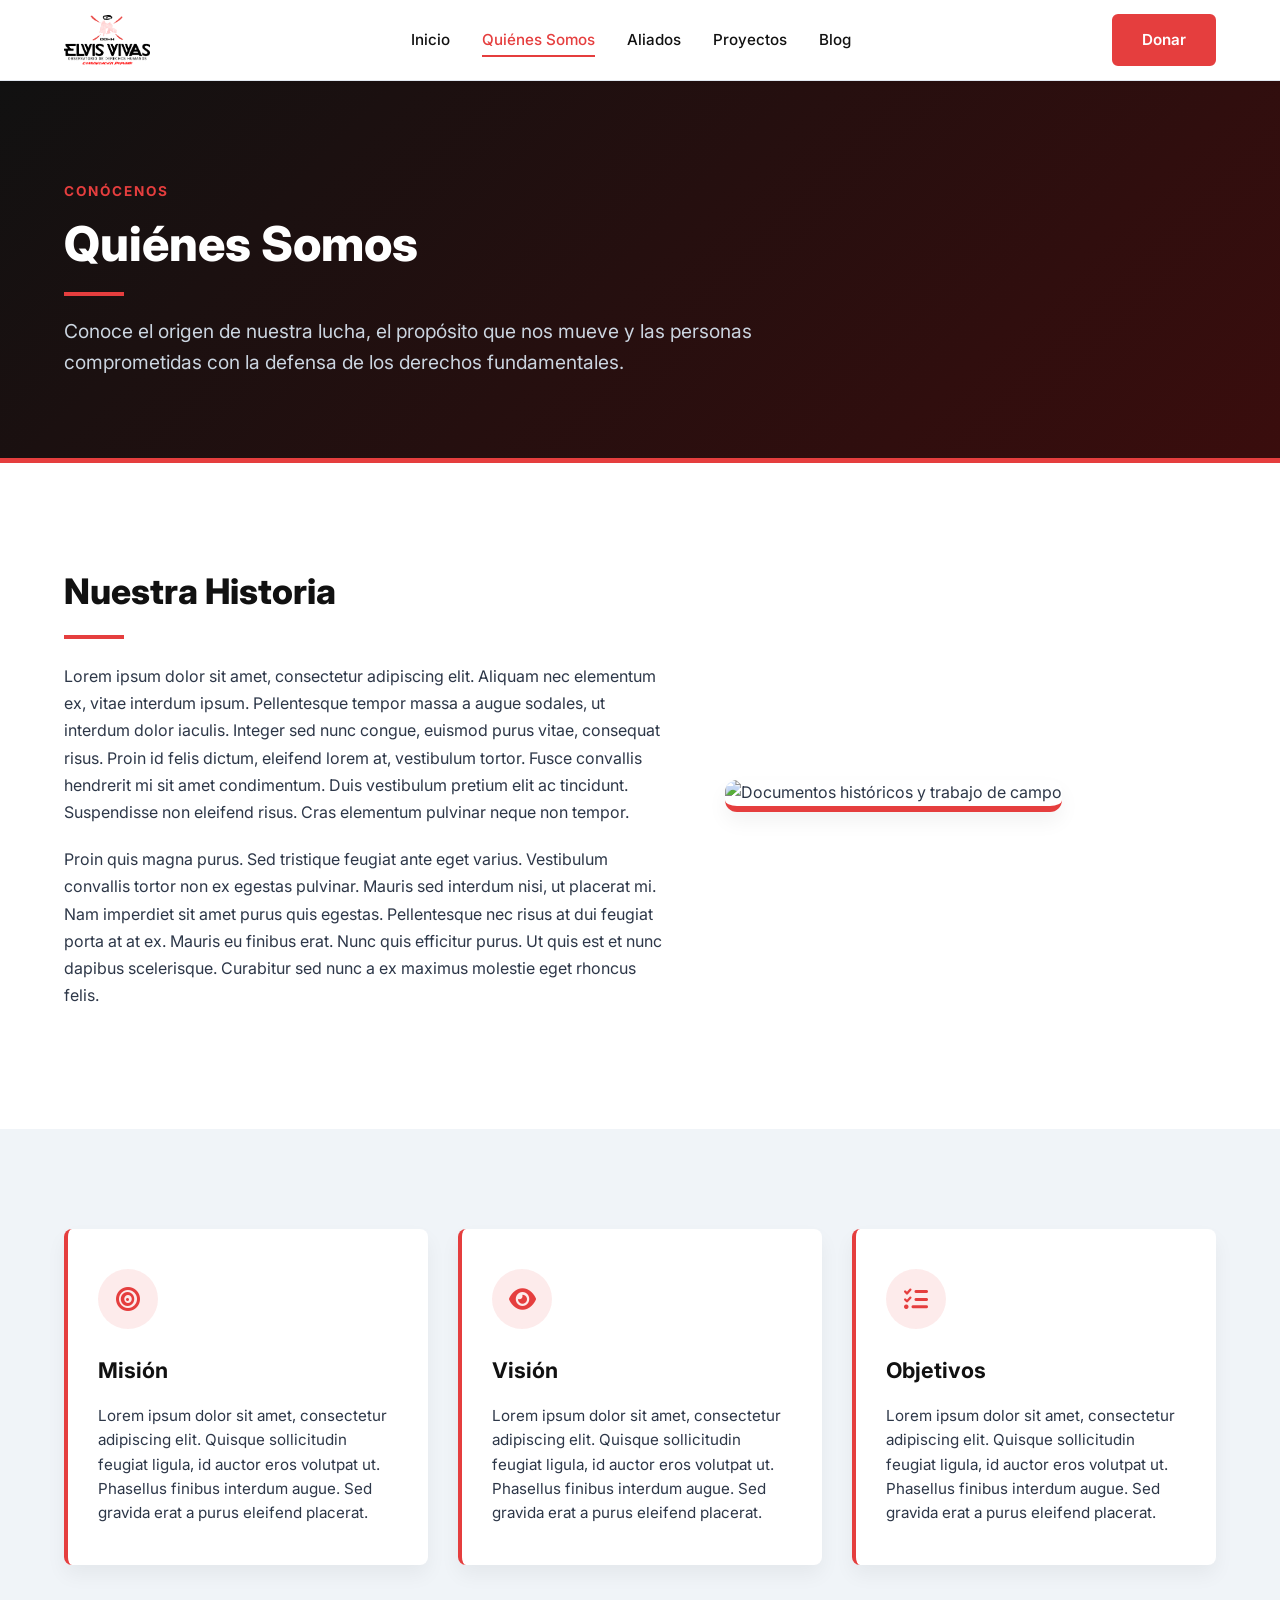
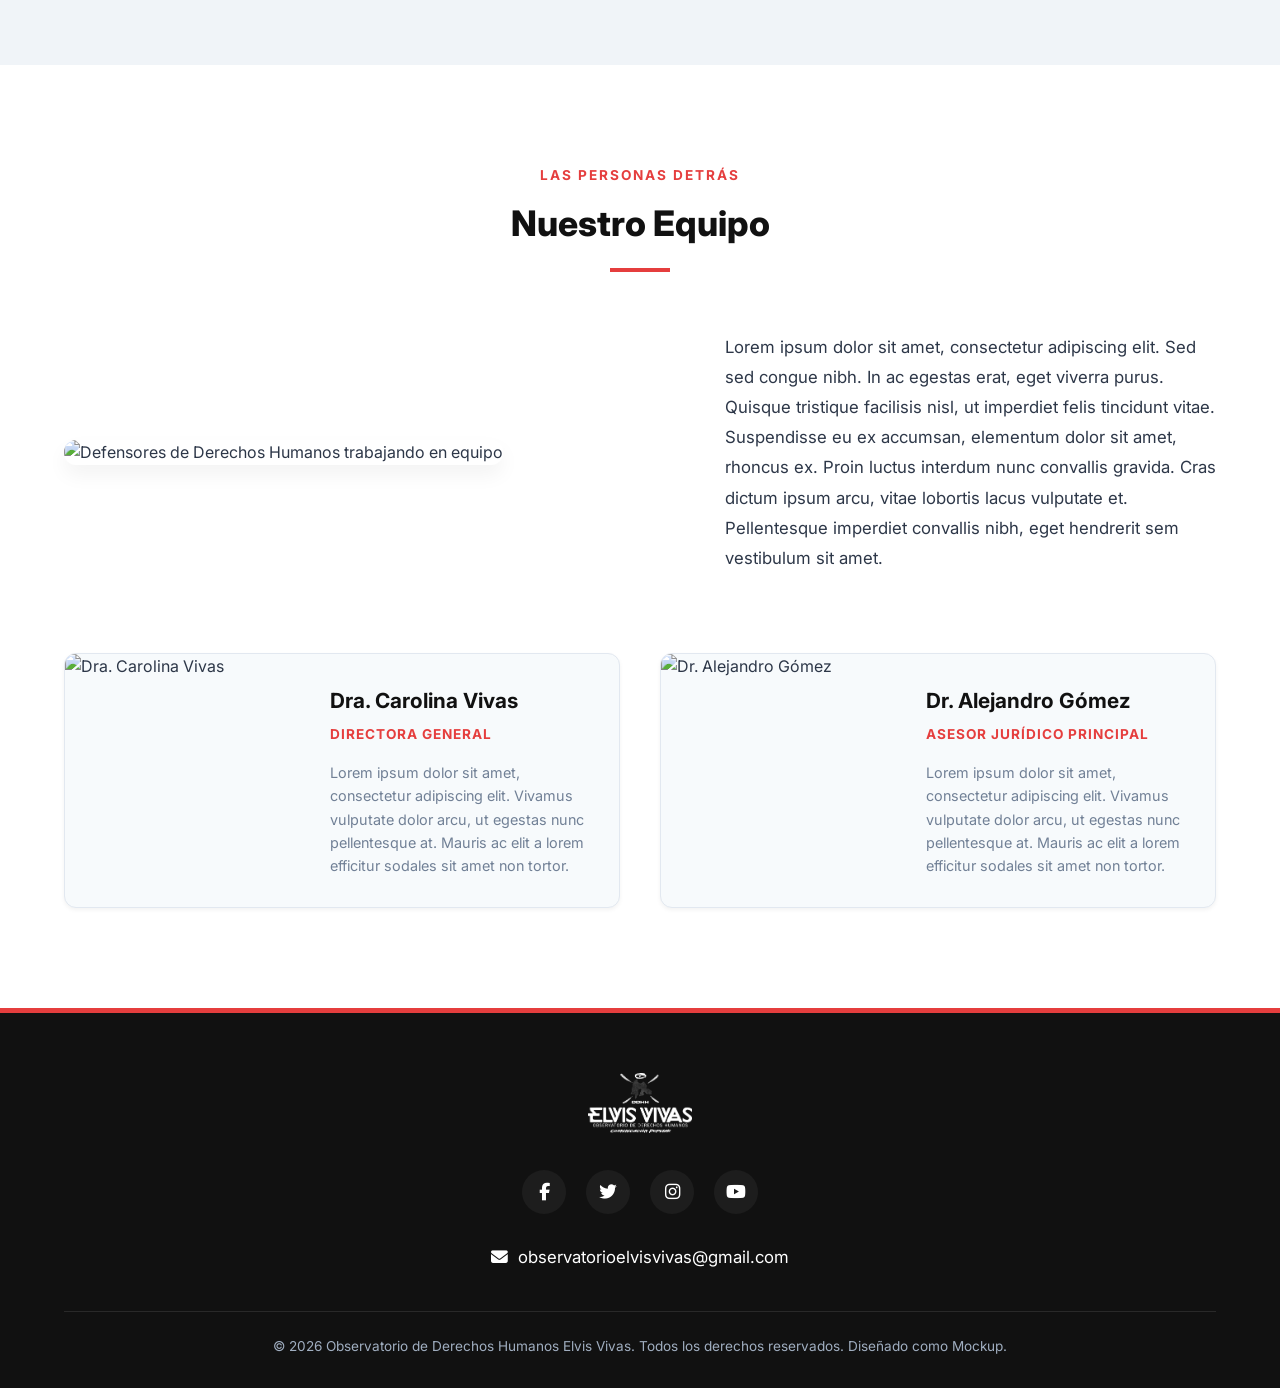
==== quienes-somos.html @ 0fe22767 "Add Quiénes Somos page and style rules" ====
<!DOCTYPE html>
<html lang="es">
<head>
    <meta charset="UTF-8">
    <meta name="viewport" content="width=device-width, initial-scale=1.0">
    <title>Quiénes Somos - Observatorio de Derechos Humanos Elvis Vivas</title>
    <!-- Google Fonts: Inter para un look moderno y limpio -->
    <link rel="preconnect" href="https://fonts.googleapis.com">
    <link rel="preconnect" href="https://fonts.gstatic.com" crossorigin>
    <link href="https://fonts.googleapis.com/css2?family=Inter:wght@300;400;500;600;700;800&display=swap" rel="stylesheet">
    <!-- FontAwesome para iconos limpios y profesionales -->
    <link rel="stylesheet" href="https://cdnjs.cloudflare.com/ajax/libs/font-awesome/6.4.0/css/all.min.css">
    <!-- Estilos del sitio -->
    <link rel="stylesheet" href="style.css">
</head>
<body>

    <!-- CABECERA / NAVEGACIÓN -->
    <header class="main-header">
        <div class="container header-container">
            <a href="index.html" class="logo-container">
                <img src="img/logo.png" alt="Logo Observatorio Elvis Vivas" class="logo-img">
            </a>
            
            <!-- Botón de menú móvil -->
            <button class="mobile-menu-btn" aria-label="Abrir menú">
                <i class="fa-solid fa-bars"></i>
            </button>

            <nav class="main-nav">
                <ul class="nav-list">
                    <li><a href="index.html#inicio">Inicio</a></li>
                    <li><a href="quienes-somos.html" class="active">Quiénes Somos</a></li>
                    <li><a href="index.html#aliados">Aliados</a></li>
                    <li><a href="index.html#proyectos">Proyectos</a></li>
                    <li><a href="index.html#blog">Blog</a></li>
                </ul>
            </nav>

            <div class="header-actions">
                <a href="index.html#donar" class="btn btn-primary">Donar</a>
            </div>
        </div>
    </header>

    <!-- HERO DE LA PÁGINA (CON GRADIENTE) -->
    <section class="page-hero-section">
        <div class="container">
            <span class="page-hero-tag">Conócenos</span>
            <h1 class="page-hero-title">Quiénes Somos</h1>
            <div class="page-hero-divider"></div>
            <p class="page-hero-subtitle">Conoce el origen de nuestra lucha, el propósito que nos mueve y las personas comprometidas con la defensa de los derechos fundamentales.</p>
        </div>
    </section>

    <!-- SECCIÓN HISTORIA -->
    <section class="history-section">
        <div class="container history-container">
            <div class="history-content">
                <h2 class="section-title">Nuestra Historia</h2>
                <div class="section-underline" style="margin: 16px 0 24px 0;"></div>
                <p class="history-text">Lorem ipsum dolor sit amet, consectetur adipiscing elit. Aliquam nec elementum ex, vitae interdum ipsum. Pellentesque tempor massa a augue sodales, ut interdum dolor iaculis. Integer sed nunc congue, euismod purus vitae, consequat risus. Proin id felis dictum, eleifend lorem at, vestibulum tortor. Fusce convallis hendrerit mi sit amet condimentum. Duis vestibulum pretium elit ac tincidunt. Suspendisse non eleifend risus. Cras elementum pulvinar neque non tempor.</p>
                <p class="history-text">Proin quis magna purus. Sed tristique feugiat ante eget varius. Vestibulum convallis tortor non ex egestas pulvinar. Mauris sed interdum nisi, ut placerat mi. Nam imperdiet sit amet purus quis egestas. Pellentesque nec risus at dui feugiat porta at at ex. Mauris eu finibus erat. Nunc quis efficitur purus. Ut quis est et nunc dapibus scelerisque. Curabitur sed nunc a ex maximus molestie eget rhoncus felis.</p>
            </div>
            <div class="history-media">
                <img src="https://images.unsplash.com/photo-1450133064473-71024230f91b?q=80&w=800" alt="Documentos históricos y trabajo de campo" class="history-img">
            </div>
        </div>
    </section>

    <!-- SECCIÓN MISIÓN, VISIÓN Y OBJETIVOS (TARJETAS LADO A LADO) -->
    <section class="mvo-section">
        <div class="container">
            <div class="mvo-grid">
                <!-- Misión -->
                <div class="mvo-card">
                    <div class="mvo-icon-container">
                        <i class="fa-solid fa-bullseye"></i>
                    </div>
                    <h3 class="mvo-card-title">Misión</h3>
                    <p class="mvo-card-text">Lorem ipsum dolor sit amet, consectetur adipiscing elit. Quisque sollicitudin feugiat ligula, id auctor eros volutpat ut. Phasellus finibus interdum augue. Sed gravida erat a purus eleifend placerat.</p>
                </div>

                <!-- Visión -->
                <div class="mvo-card">
                    <div class="mvo-icon-container">
                        <i class="fa-solid fa-eye"></i>
                    </div>
                    <h3 class="mvo-card-title">Visión</h3>
                    <p class="mvo-card-text">Lorem ipsum dolor sit amet, consectetur adipiscing elit. Quisque sollicitudin feugiat ligula, id auctor eros volutpat ut. Phasellus finibus interdum augue. Sed gravida erat a purus eleifend placerat.</p>
                </div>

                <!-- Objetivos -->
                <div class="mvo-card">
                    <div class="mvo-icon-container">
                        <i class="fa-solid fa-list-check"></i>
                    </div>
                    <h3 class="mvo-card-title">Objetivos</h3>
                    <p class="mvo-card-text">Lorem ipsum dolor sit amet, consectetur adipiscing elit. Quisque sollicitudin feugiat ligula, id auctor eros volutpat ut. Phasellus finibus interdum augue. Sed gravida erat a purus eleifend placerat.</p>
                </div>
            </div>
        </div>
    </section>

    <!-- SECCIÓN NUESTRO EQUIPO -->
    <section class="team-section">
        <div class="container">
            <div class="section-header">
                <span class="section-tag">Las Personas Detrás</span>
                <h2 class="section-title">Nuestro Equipo</h2>
                <div class="section-underline"></div>
            </div>

            <div class="team-intro">
                <div class="team-intro-media">
                    <img src="https://images.unsplash.com/photo-1531538606174-0f90ff5dce83?q=80&w=1000" alt="Defensores de Derechos Humanos trabajando en equipo" class="team-intro-img">
                </div>
                <div class="team-intro-content">
                    <p class="team-intro-text">Lorem ipsum dolor sit amet, consectetur adipiscing elit. Sed sed congue nibh. In ac egestas erat, eget viverra purus. Quisque tristique facilisis nisl, ut imperdiet felis tincidunt vitae. Suspendisse eu ex accumsan, elementum dolor sit amet, rhoncus ex. Proin luctus interdum nunc convallis gravida. Cras dictum ipsum arcu, vitae lobortis lacus vulputate et. Pellentesque imperdiet convallis nibh, eget hendrerit sem vestibulum sit amet.</p>
                </div>
            </div>

            <div class="team-grid">
                <!-- Miembro 1 -->
                <div class="team-card">
                    <div class="team-card-media">
                        <img src="https://images.unsplash.com/photo-1573496359142-b8d87734a5a2?q=80&w=400" alt="Dra. Carolina Vivas" class="team-card-img">
                    </div>
                    <div class="team-card-info">
                        <h3 class="team-member-name">Dra. Carolina Vivas</h3>
                        <span class="team-member-role">Directora General</span>
                        <p class="team-member-bio">Lorem ipsum dolor sit amet, consectetur adipiscing elit. Vivamus vulputate dolor arcu, ut egestas nunc pellentesque at. Mauris ac elit a lorem efficitur sodales sit amet non tortor.</p>
                    </div>
                </div>

                <!-- Miembro 2 -->
                <div class="team-card">
                    <div class="team-card-media">
                        <img src="https://images.unsplash.com/photo-1560250097-0b93528c311a?q=80&w=400" alt="Dr. Alejandro Gómez" class="team-card-img">
                    </div>
                    <div class="team-card-info">
                        <h3 class="team-member-name">Dr. Alejandro Gómez</h3>
                        <span class="team-member-role">Asesor Jurídico Principal</span>
                        <p class="team-member-bio">Lorem ipsum dolor sit amet, consectetur adipiscing elit. Vivamus vulputate dolor arcu, ut egestas nunc pellentesque at. Mauris ac elit a lorem efficitur sodales sit amet non tortor.</p>
                    </div>
                </div>
            </div>
        </div>
    </section>

    <!-- PIE DE PÁGINA (FOOTER) -->
    <footer class="main-footer">
        <div class="container footer-container">
            <div class="footer-logo">
                <img src="img/logo.png" alt="Logo Observatorio Elvis Vivas" class="footer-logo-img">
            </div>
            
            <div class="footer-socials">
                <a href="#" class="social-link" aria-label="Facebook"><i class="fa-brands fa-facebook-f"></i></a>
                <a href="#" class="social-link" aria-label="Twitter"><i class="fa-brands fa-twitter"></i></a>
                <a href="#" class="social-link" aria-label="Instagram"><i class="fa-brands fa-instagram"></i></a>
                <a href="#" class="social-link" aria-label="YouTube"><i class="fa-brands fa-youtube"></i></a>
            </div>

            <div class="footer-contact">
                <p><i class="fa-solid fa-envelope"></i> <a href="mailto:observatorioelvisvivas@gmail.com">observatorioelvisvivas@gmail.com</a></p>
            </div>
            
            <div class="footer-bottom">
                <p>&copy; 2026 Observatorio de Derechos Humanos Elvis Vivas. Todos los derechos reservados. Diseñado como Mockup.</p>
            </div>
        </div>
    </footer>

    <!-- Script para comportamiento interactivo básico -->
    <script src="main.js"></script>
</body>
</html>
---- style.css ----
/* ==========================================================================
   DISEÑO VISUAL: MOCKUP OBSERVATORIO DE DERECHOS HUMANOS ELVIS VIVAS
   Paleta: Basada en el Logo (Negro Carbón y Rojo Carmesí)
   ========================================================================== */

/* VARIABLES DE DISEÑO (Identidad de marca) */
:root {
    --primary-color: #111111;       /* Negro Carbón del Logo */
    --accent-color: #e53e3e;        /* Rojo Carmesí de 'Comunicación Popular' */
    --accent-hover: #b91c1c;        /* Rojo Carmesí Oscuro para hovers */
    --text-color: #2d3748;          /* Gris Oscuro para legibilidad */
    --text-muted: #718096;          /* Gris Claro para descripciones secundarias */
    --bg-light: #f7fafc;            /* Fondo Gris Ultra-Claro */
    --bg-white: #ffffff;            /* Fondo Blanco */
    --border-color: #e2e8f0;        /* Color de bordes y separadores */
    --font-primary: 'Inter', sans-serif;
    --transition-speed: 0.3s;
    --max-width: 1200px;
    --shadow-sm: 0 2px 4px rgba(0,0,0,0.05);
    --shadow-md: 0 10px 20px rgba(0,0,0,0.05);
    --shadow-lg: 0 20px 40px rgba(0,0,0,0.08);
}

/* RESET GENERAL */
* {
    margin: 0;
    padding: 0;
    box-sizing: border-box;
}

html {
    scroll-behavior: smooth;
    font-size: 16px;
}

body {
    font-family: var(--font-primary);
    color: var(--text-color);
    background-color: var(--bg-white);
    line-height: 1.6;
    overflow-x: hidden;
}

/* CLASES DE UTILIDAD */
.container {
    width: 100%;
    max-width: var(--max-width);
    margin: 0 auto;
    padding: 0 24px;
}

.text-highlight {
    color: var(--accent-color);
    font-weight: 700;
}

/* BOTONES */
.btn {
    display: inline-block;
    padding: 12px 28px;
    font-size: 0.95rem;
    font-weight: 600;
    border-radius: 6px;
    text-decoration: none;
    transition: all var(--transition-speed) ease;
    cursor: pointer;
    text-align: center;
}

.btn-primary {
    background-color: var(--accent-color);
    color: var(--bg-white);
    border: 2px solid var(--accent-color);
}

.btn-primary:hover {
    background-color: var(--accent-hover);
    border-color: var(--accent-hover);
    transform: translateY(-2px);
    box-shadow: 0 4px 12px rgba(229, 62, 62, 0.2);
}

.btn-secondary {
    background-color: transparent;
    color: var(--primary-color);
    border: 2px solid var(--primary-color);
}

.btn-secondary:hover {
    background-color: var(--primary-color);
    color: var(--bg-white);
    transform: translateY(-2px);
}

.btn-sm {
    padding: 8px 16px;
    font-size: 0.85rem;
}

.btn-text {
    display: inline-flex;
    align-items: center;
    gap: 8px;
    color: var(--accent-color);
    font-weight: 600;
    text-decoration: none;
    transition: gap 0.2s ease;
}

.btn-text:hover {
    color: var(--accent-hover);
    gap: 12px;
}

/* CABECERA (HEADER) STICKY */
.main-header {
    background-color: rgba(255, 255, 255, 0.95);
    backdrop-filter: blur(10px);
    position: sticky;
    top: 0;
    z-index: 1000;
    border-bottom: 1px solid var(--border-color);
    box-shadow: var(--shadow-sm);
    transition: padding var(--transition-speed) ease;
}

.header-container {
    display: flex;
    justify-content: space-between;
    align-items: center;
    height: 80px;
}

.logo-container {
    display: flex;
    align-items: center;
}

.logo-img {
    height: 50px;
    width: auto;
    object-fit: contain;
    transition: height var(--transition-speed) ease;
}

/* NAVEGACIÓN */
.main-nav {
    display: flex;
    align-items: center;
}

.nav-list {
    display: flex;
    list-style: none;
    gap: 32px;
}

.nav-list a {
    text-decoration: none;
    color: var(--primary-color);
    font-weight: 500;
    font-size: 0.95rem;
    position: relative;
    padding: 8px 0;
    transition: color var(--transition-speed);
}

.nav-list a:hover,
.nav-list a.active {
    color: var(--accent-color);
}

.nav-list a::after {
    content: '';
    position: absolute;
    bottom: 0;
    left: 0;
    width: 0;
    height: 2px;
    background-color: var(--accent-color);
    transition: width var(--transition-speed) ease;
}

.nav-list a:hover::after,
.nav-list a.active::after {
    width: 100%;
}

.mobile-menu-btn {
    display: none;
    background: none;
    border: none;
    font-size: 1.5rem;
    color: var(--primary-color);
    cursor: pointer;
}

/* SECCIÓN HERO (PORTADA CON FONDO COMPLETO) */
.hero-section {
    position: relative;
    background-image: linear-gradient(rgba(0, 0, 0, 0.65), rgba(0, 0, 0, 0.75)), url('img/img_banner.webp');
    background-size: cover;
    background-position: center;
    background-repeat: no-repeat;
    min-height: 75vh;
    display: flex;
    align-items: center;
    border-bottom: 5px solid var(--accent-color);
}

.hero-container {
    display: block;
}

.hero-content {
    max-width: 750px;
    display: flex;
    flex-direction: column;
    align-items: flex-start;
}

.hero-badge {
    background-color: rgba(255, 255, 255, 0.15);
    color: #ffffff;
    border: 1px solid rgba(255, 255, 255, 0.25);
    padding: 6px 14px;
    border-radius: 50px;
    font-size: 0.85rem;
    font-weight: 600;
    margin-bottom: 20px;
    text-transform: uppercase;
    letter-spacing: 1px;
}

.hero-title {
    font-size: 3.2rem;
    font-weight: 800;
    line-height: 1.15;
    color: #ffffff;
    margin-bottom: 20px;
}

.hero-title .text-highlight {
    color: #ff5252; /* Rojo más brillante para mejor legibilidad sobre fondo oscuro */
}

.hero-subtitle {
    font-size: 1.35rem;
    font-weight: 500;
    color: #f7fafc;
    margin-bottom: 32px;
    border-left: 4px solid var(--accent-color);
    padding-left: 16px;
    font-style: italic;
    line-height: 1.4;
}

.hero-btns {
    display: flex;
    gap: 16px;
}

.hero-section .btn-secondary {
    color: #ffffff;
    border-color: #ffffff;
}

.hero-section .btn-secondary:hover {
    background-color: #ffffff;
    color: var(--primary-color);
}

/* SECCIÓN INDICADORES (ESTADÍSTICAS) */
.stats-section {
    padding: 60px 0;
    background-color: #f0f4f8; /* Gris claro/azulado profesional */
    color: var(--text-color);
}

.stats-grid {
    display: grid;
    grid-template-columns: repeat(4, 1fr);
    gap: 24px;
}

.stat-card {
    background-color: var(--bg-white); /* Tarjetas blancas */
    padding: 32px 20px;
    border-radius: 8px;
    text-align: center;
    border: 1px solid var(--border-color);
    border-top: 4px solid var(--accent-color); /* Borde superior rojo */
    box-shadow: var(--shadow-md); /* Sombra suave para que resalten */
    transition: all var(--transition-speed) ease;
}

.stat-card:hover {
    transform: translateY(-5px);
    box-shadow: var(--shadow-lg); /* Sombra más fuerte al pasar el mouse */
}

.stat-icon {
    font-size: 2rem;
    color: var(--accent-color);
    margin-bottom: 16px;
}

.stat-number {
    font-size: 2.5rem;
    font-weight: 800;
    color: var(--primary-color);
    margin-bottom: 8px;
}

.stat-label {
    font-size: 1rem;
    font-weight: 600;
    margin-bottom: 8px;
    color: var(--primary-color);
}

.stat-desc {
    font-size: 0.8rem;
    color: var(--text-muted);
}

/* SECCIÓN ENCABEZADOS COMUNES */
.section-header {
    text-align: center;
    margin-bottom: 60px;
}

.section-tag {
    color: var(--accent-color);
    font-weight: 700;
    font-size: 0.85rem;
    text-transform: uppercase;
    letter-spacing: 2px;
    display: block;
    margin-bottom: 8px;
}

.section-title {
    font-size: 2.2rem;
    font-weight: 800;
    color: var(--primary-color);
}

.section-underline {
    width: 60px;
    height: 4px;
    background-color: var(--accent-color);
    margin: 16px auto 0;
}

/* SECCIÓN PROYECTOS */
.projects-section {
    padding: 100px 0;
    background-color: var(--bg-light);
}

.projects-grid {
    display: grid;
    grid-template-columns: repeat(3, 1fr);
    gap: 30px;
}

.project-card {
    background-color: var(--bg-white);
    border-radius: 8px;
    overflow: hidden;
    box-shadow: var(--shadow-md);
    transition: all var(--transition-speed) ease;
    border: 1px solid var(--border-color);
}

.project-card:hover {
    transform: translateY(-8px);
    box-shadow: var(--shadow-lg);
    border-color: var(--accent-color);
}

.project-img-container {
    width: 100%;
    height: 220px;
    overflow: hidden;
}

.project-img {
    width: 100%;
    height: 100%;
    object-fit: cover;
    transition: transform var(--transition-speed) ease;
}

.project-card:hover .project-img {
    transform: scale(1.05);
}

.project-info {
    padding: 24px;
}

.project-card-title {
    font-size: 1.25rem;
    font-weight: 700;
    margin-bottom: 12px;
    color: var(--primary-color);
}

.project-card-desc {
    font-size: 0.9rem;
    color: var(--text-muted);
    margin-bottom: 20px;
    height: 65px;
    overflow: hidden;
    display: -webkit-box;
    -webkit-line-clamp: 3;
    -webkit-box-orient: vertical;
}

/* SECCIÓN ALIADOS: MANOS UNIDAS */
.aliados-section {
    padding: 100px 0;
    background-color: var(--bg-white);
    border-top: 1px solid var(--border-color);
    border-bottom: 1px solid var(--border-color);
}

.aliados-container {
    display: grid;
    grid-template-columns: 0.9fr 1.1fr;
    gap: 60px;
    align-items: center;
}

.aliados-img {
    width: 100%;
    border-radius: 12px;
    box-shadow: var(--shadow-md);
    aspect-ratio: 4/3;
    object-fit: cover;
}

.aliados-content {
    display: flex;
    flex-direction: column;
}

.aliados-description {
    font-size: 1rem;
    color: var(--text-muted);
    margin-bottom: 24px;
}

.aliados-badge-box {
    display: flex;
    align-items: center;
    gap: 16px;
    background-color: var(--bg-light);
    padding: 16px 20px;
    border-radius: 8px;
    border-left: 4px solid var(--accent-color);
}

.aliados-badge-box i {
    font-size: 1.8rem;
    color: var(--accent-color);
}

.aliados-badge-box span {
    font-size: 0.95rem;
    font-weight: 600;
    color: var(--primary-color);
}

/* SECCIÓN ACTIVIDADES (BANNERS IA) */
.activities-section {
    padding: 100px 0;
    background-color: var(--bg-light);
}

.activities-grid {
    display: grid;
    grid-template-columns: repeat(2, 1fr);
    gap: 40px;
}

.activity-card {
    background-color: var(--bg-white);
    border-radius: 12px;
    overflow: hidden;
    box-shadow: var(--shadow-md);
    transition: all var(--transition-speed) ease;
    border: 1px solid var(--border-color);
}

.activity-card:hover {
    transform: translateY(-5px);
    box-shadow: var(--shadow-lg);
}

.activity-banner-container {
    width: 100%;
    aspect-ratio: 16/9;
    overflow: hidden;
    background-color: var(--primary-color);
}

.activity-banner-img {
    width: 100%;
    height: 100%;
    object-fit: cover;
}

.activity-info {
    padding: 30px;
}

.activity-title {
    font-size: 1.35rem;
    font-weight: 700;
    margin-bottom: 12px;
    color: var(--primary-color);
}

.activity-desc {
    font-size: 0.9rem;
    color: var(--text-muted);
    margin-bottom: 24px;
}

/* PIE DE PÁGINA (FOOTER) */
.main-footer {
    background-color: var(--primary-color);
    color: var(--bg-white);
    padding: 60px 0 30px;
    border-top: 5px solid var(--accent-color);
}

.footer-container {
    display: flex;
    flex-direction: column;
    align-items: center;
    text-align: center;
}

.footer-logo {
    margin-bottom: 30px;
}

.footer-logo-img {
    height: 60px;
    width: auto;
    object-fit: contain;
    filter: brightness(0) invert(1); /* Pone el logo en blanco para fondo oscuro */
}

.footer-socials {
    display: flex;
    gap: 20px;
    margin-bottom: 30px;
}

.social-link {
    display: inline-flex;
    justify-content: center;
    align-items: center;
    width: 44px;
    height: 44px;
    border-radius: 50px;
    background-color: rgba(255, 255, 255, 0.05);
    color: var(--bg-white);
    text-decoration: none;
    font-size: 1.1rem;
    transition: all var(--transition-speed) ease;
}

.social-link:hover {
    background-color: var(--accent-color);
    transform: translateY(-3px);
}

.footer-contact {
    margin-bottom: 40px;
}

.footer-contact p {
    font-size: 1.05rem;
    display: flex;
    align-items: center;
    gap: 10px;
}

.footer-contact a {
    color: var(--bg-white);
    text-decoration: none;
    transition: color var(--transition-speed);
}

.footer-contact a:hover {
    color: var(--accent-color);
}

.footer-bottom {
    width: 100%;
    border-top: 1px solid rgba(255, 255, 255, 0.1);
    padding-top: 24px;
    font-size: 0.85rem;
    color: #a0aec0;
}

/* ==========================================================================
   SECCIONES DE LA PÁGINA: QUIÉNES SOMOS
   ========================================================================== */

/* HERO DE LA PÁGINA CON GRADIENTE */
.page-hero-section {
    padding: 100px 0 80px 0;
    background: linear-gradient(135deg, #111111 0%, #3a0d0d 100%);
    color: var(--bg-white);
    border-bottom: 5px solid var(--accent-color);
}

.page-hero-tag {
    color: var(--accent-color);
    font-weight: 700;
    font-size: 0.85rem;
    text-transform: uppercase;
    letter-spacing: 2px;
    display: block;
    margin-bottom: 12px;
}

.page-hero-title {
    font-size: 3rem;
    font-weight: 800;
    line-height: 1.2;
    color: var(--bg-white);
}

.page-hero-divider {
    width: 60px;
    height: 4px;
    background-color: var(--accent-color);
    margin: 20px 0;
}

.page-hero-subtitle {
    font-size: 1.2rem;
    color: #cbd5e0;
    max-width: 800px;
    line-height: 1.6;
}

/* SECCIÓN HISTORIA */
.history-section {
    padding: 100px 0;
    background-color: var(--bg-white);
}

.history-container {
    display: grid;
    grid-template-columns: 1.1fr 0.9fr;
    gap: 60px;
    align-items: center;
}

.history-content {
    display: flex;
    flex-direction: column;
}

.history-text {
    font-size: 1rem;
    color: var(--text-color);
    margin-bottom: 20px;
    line-height: 1.7;
}

.history-media {
    position: relative;
}

.history-img {
    width: 100%;
    border-radius: 12px;
    box-shadow: var(--shadow-md);
    object-fit: cover;
    aspect-ratio: 4/3;
    border-bottom: 6px solid var(--accent-color);
}

/* SECCIÓN MISIÓN, VISIÓN Y OBJETIVOS */
.mvo-section {
    padding: 100px 0;
    background-color: #f0f4f8; /* Mismo fondo que la sección de indicadores */
}

.mvo-grid {
    display: grid;
    grid-template-columns: repeat(3, 1fr);
    gap: 30px;
}

.mvo-card {
    background-color: var(--bg-white);
    padding: 40px 30px;
    border-radius: 8px;
    border-left: 4px solid var(--accent-color);
    box-shadow: var(--shadow-md);
    transition: all var(--transition-speed) ease;
}

.mvo-card:hover {
    transform: translateY(-5px);
    box-shadow: var(--shadow-lg);
}

.mvo-icon-container {
    width: 60px;
    height: 60px;
    border-radius: 50px;
    background-color: rgba(229, 62, 62, 0.1);
    color: var(--accent-color);
    display: flex;
    align-items: center;
    justify-content: center;
    font-size: 1.5rem;
    margin-bottom: 24px;
}

.mvo-card-title {
    font-size: 1.35rem;
    font-weight: 700;
    color: var(--primary-color);
    margin-bottom: 16px;
}

.mvo-card-text {
    font-size: 0.95rem;
    color: var(--text-color);
    line-height: 1.6;
}

/* SECCIÓN EQUIPO */
.team-section {
    padding: 100px 0;
    background-color: var(--bg-white);
}

.team-intro {
    display: grid;
    grid-template-columns: 1.1fr 0.9fr;
    gap: 60px;
    align-items: center;
    margin-bottom: 80px;
}

.team-intro-media {
    position: relative;
}

.team-intro-img {
    width: 100%;
    height: 380px;
    object-fit: cover;
    border-radius: 12px;
    box-shadow: var(--shadow-md);
}

.team-intro-content {
    display: flex;
    flex-direction: column;
}

.team-intro-text {
    font-size: 1.05rem;
    color: var(--text-color);
    line-height: 1.8;
}

.team-grid {
    display: grid;
    grid-template-columns: repeat(2, 1fr);
    gap: 40px;
}

.team-card {
    display: grid;
    grid-template-columns: 0.85fr 1.15fr;
    background-color: var(--bg-light);
    border-radius: 12px;
    overflow: hidden;
    border: 1px solid var(--border-color);
    box-shadow: var(--shadow-sm);
    transition: all var(--transition-speed) ease;
}

.team-card:hover {
    transform: translateY(-5px);
    box-shadow: var(--shadow-md);
    border-color: var(--accent-color);
}

.team-card-media {
    width: 100%;
    height: 100%;
}

.team-card-img {
    width: 100%;
    height: 100%;
    object-fit: cover;
    min-height: 240px;
}

.team-card-info {
    padding: 30px;
    display: flex;
    flex-direction: column;
    justify-content: center;
}

.team-member-name {
    font-size: 1.3rem;
    font-weight: 700;
    color: var(--primary-color);
    margin-bottom: 6px;
}

.team-member-role {
    font-size: 0.85rem;
    font-weight: 700;
    color: var(--accent-color);
    text-transform: uppercase;
    letter-spacing: 1px;
    margin-bottom: 16px;
}

.team-member-bio {
    font-size: 0.9rem;
    color: var(--text-muted);
    line-height: 1.6;
}

/* ==========================================================================
   DISEÑO RESPONSIVO (MÓVILES Y TABLETS)
   ========================================================================== */

@media (max-width: 992px) {
    .hero-section {
        min-height: 70vh;
        text-align: center;
        padding: 60px 0;
    }
    
    .hero-content {
        align-items: center;
        margin: 0 auto;
    }
    
    .hero-subtitle {
        border-left: none;
        padding-left: 0;
    }
    
    .hero-btns {
        justify-content: center;
    }

    .stats-grid {
        grid-template-columns: repeat(2, 1fr);
    }
    
    .projects-grid {
        grid-template-columns: repeat(2, 1fr);
    }
    
    .aliados-container {
        grid-template-columns: 1fr;
        gap: 40px;
        text-align: center;
    }

    .activities-grid {
        grid-template-columns: 1fr;
        gap: 30px;
    }

    /* Quiénes Somos Responsive */
    .history-container {
        grid-template-columns: 1fr;
        gap: 40px;
    }
    .mvo-grid {
        grid-template-columns: 1fr;
        gap: 24px;
    }
    .team-intro {
        grid-template-columns: 1fr;
        gap: 30px;
        text-align: center;
    }
    .team-intro-img {
        height: 280px;
    }
    .team-grid {
        grid-template-columns: 1fr;
        gap: 30px;
    }
}

@media (max-width: 768px) {
    .main-header {
        position: relative;
    }

    .mobile-menu-btn {
        display: block;
    }

    .main-nav {
        display: none; /* Se activa con JS en el menú hamburguesa */
        position: absolute;
        top: 80px;
        left: 0;
        width: 100%;
        background-color: var(--bg-white);
        border-bottom: 1px solid var(--border-color);
        padding: 24px;
        box-shadow: var(--shadow-md);
    }

    .main-nav.active {
        display: block;
    }

    .nav-list {
        flex-direction: column;
        gap: 20px;
        align-items: center;
    }

    .header-actions {
        display: none; /* Escondido en móvil para simplificar, se puede duplicar en menú */
    }

    .hero-title {
        font-size: 2.2rem;
    }
    
    .stats-grid {
        grid-template-columns: 1fr;
    }
    
    .projects-grid {
        grid-template-columns: 1fr;
    }

    /* Quiénes Somos Responsive Móvil */
    .team-card {
        grid-template-columns: 1fr;
    }
    .team-card-media {
        height: 200px;
    }
    .team-card-img {
        min-height: auto;
    }
}
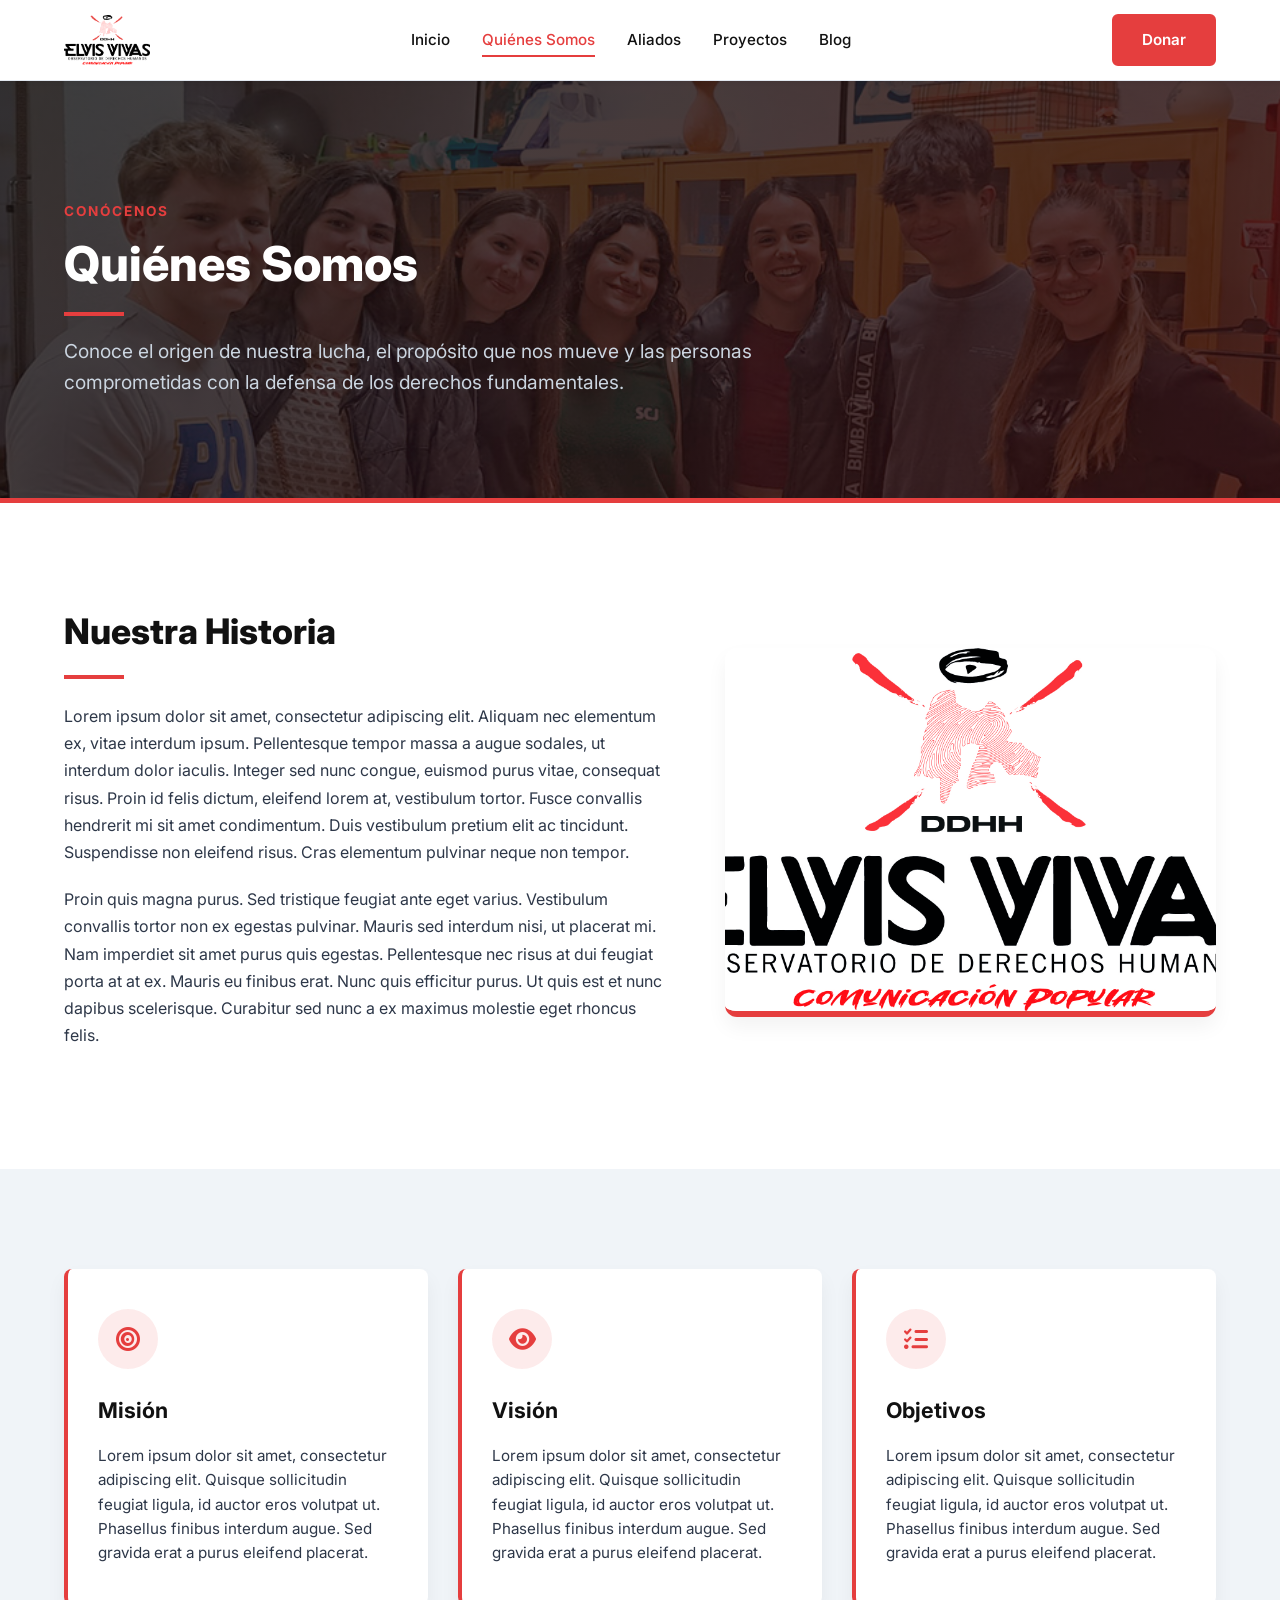
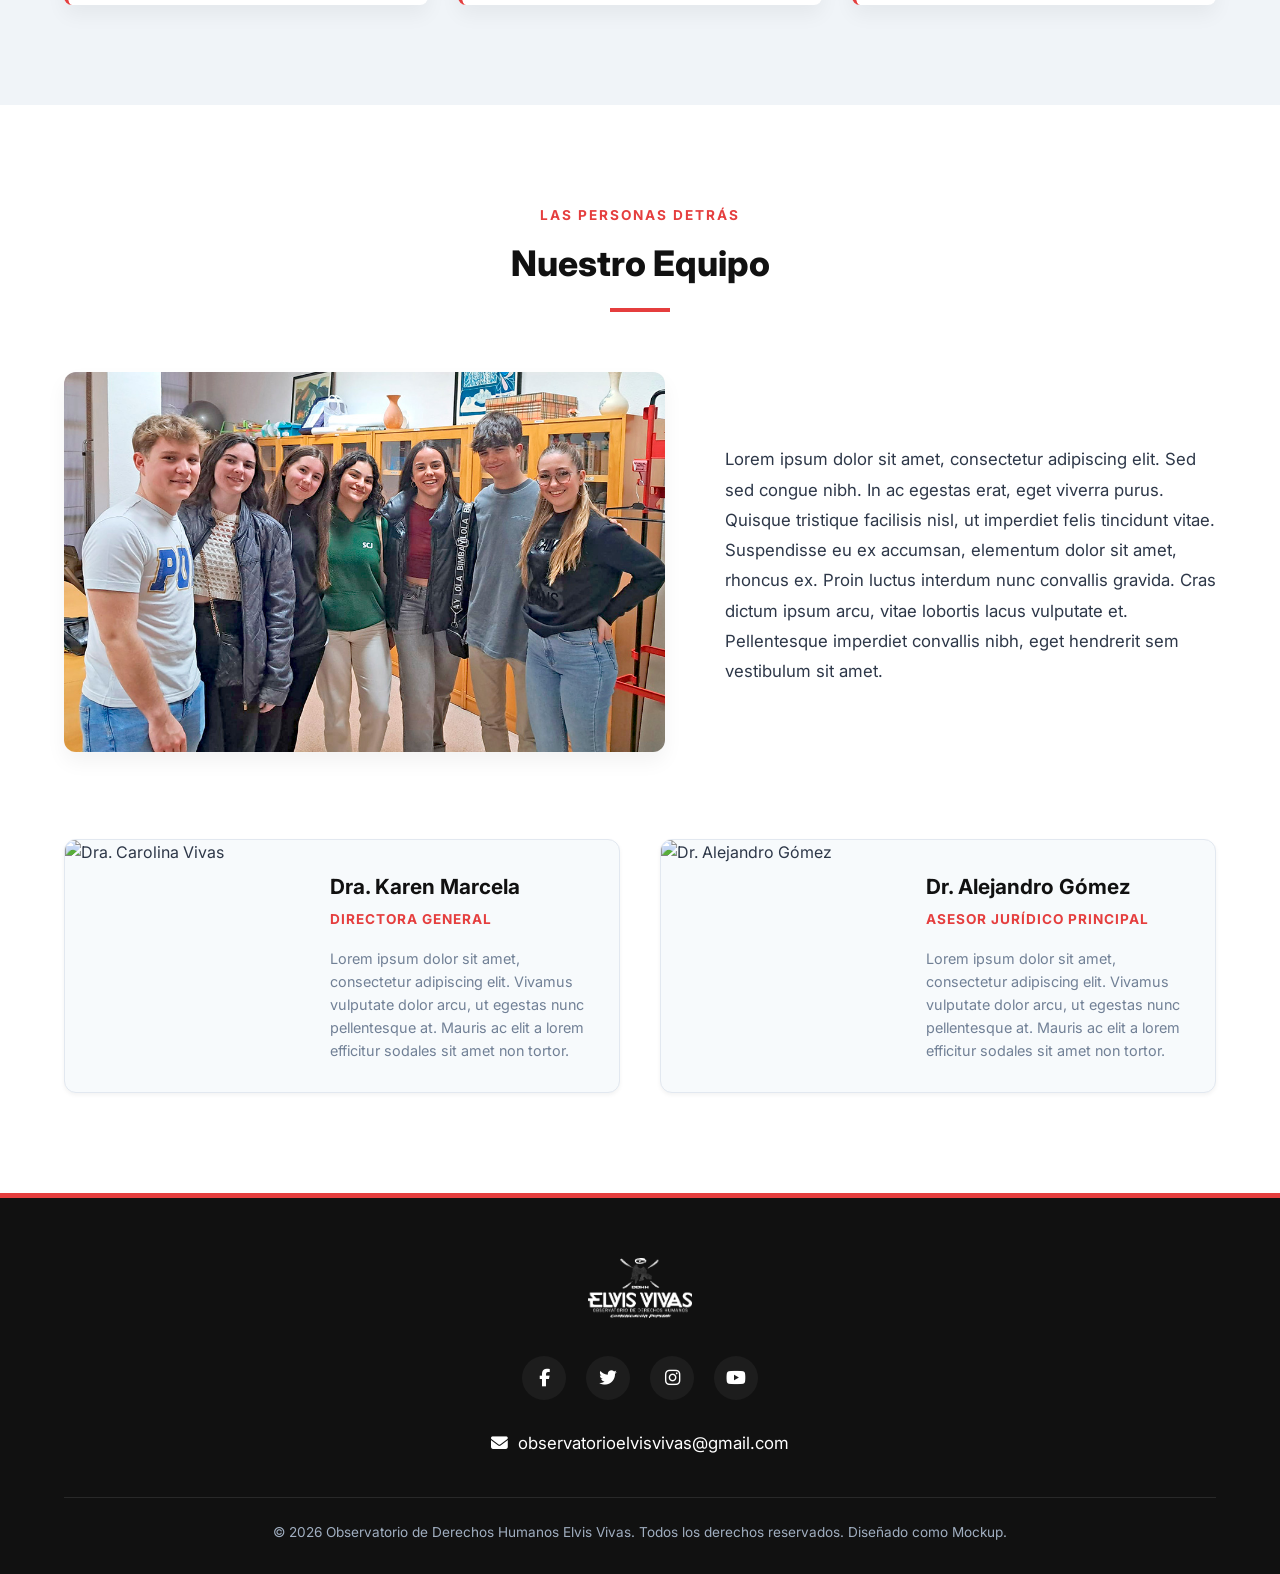
==== commit 488c54a3: "Crear paginas de Aliados, Proyectos, Blog y agregar seccion Donaciones en Home" ====
--- a/quienes-somos.html
+++ b/quienes-somos.html
@@ -31,9 +31,9 @@
                 <ul class="nav-list">
                     <li><a href="index.html#inicio">Inicio</a></li>
                     <li><a href="quienes-somos.html" class="active">Quiénes Somos</a></li>
-                    <li><a href="index.html#aliados">Aliados</a></li>
-                    <li><a href="index.html#proyectos">Proyectos</a></li>
-                    <li><a href="index.html#blog">Blog</a></li>
+                    <li><a href="aliados.html">Aliados</a></li>
+                    <li><a href="proyectos.html">Proyectos</a></li>
+                    <li><a href="blog.html">Blog</a></li>
                 </ul>
             </nav>
 
@@ -63,7 +63,7 @@
                 <p class="history-text">Proin quis magna purus. Sed tristique feugiat ante eget varius. Vestibulum convallis tortor non ex egestas pulvinar. Mauris sed interdum nisi, ut placerat mi. Nam imperdiet sit amet purus quis egestas. Pellentesque nec risus at dui feugiat porta at at ex. Mauris eu finibus erat. Nunc quis efficitur purus. Ut quis est et nunc dapibus scelerisque. Curabitur sed nunc a ex maximus molestie eget rhoncus felis.</p>
             </div>
             <div class="history-media">
-                <img src="https://images.unsplash.com/photo-1450133064473-71024230f91b?q=80&w=800" alt="Documentos históricos y trabajo de campo" class="history-img">
+                <img src="img/logo_2.jpg" alt="Logo e Identidad de la Fundación" class="history-img">
             </div>
         </div>
     </section>
@@ -113,7 +113,7 @@
 
             <div class="team-intro">
                 <div class="team-intro-media">
-                    <img src="https://images.unsplash.com/photo-1531538606174-0f90ff5dce83?q=80&w=1000" alt="Defensores de Derechos Humanos trabajando en equipo" class="team-intro-img">
+                    <img src="img/quienes_somos.jpg" alt="Equipo de la Fundación" class="team-intro-img">
                 </div>
                 <div class="team-intro-content">
                     <p class="team-intro-text">Lorem ipsum dolor sit amet, consectetur adipiscing elit. Sed sed congue nibh. In ac egestas erat, eget viverra purus. Quisque tristique facilisis nisl, ut imperdiet felis tincidunt vitae. Suspendisse eu ex accumsan, elementum dolor sit amet, rhoncus ex. Proin luctus interdum nunc convallis gravida. Cras dictum ipsum arcu, vitae lobortis lacus vulputate et. Pellentesque imperdiet convallis nibh, eget hendrerit sem vestibulum sit amet.</p>
@@ -127,7 +127,7 @@
                         <img src="https://images.unsplash.com/photo-1573496359142-b8d87734a5a2?q=80&w=400" alt="Dra. Carolina Vivas" class="team-card-img">
                     </div>
                     <div class="team-card-info">
-                        <h3 class="team-member-name">Dra. Carolina Vivas</h3>
+                        <h3 class="team-member-name">Dra. Karen Marcela</h3>
                         <span class="team-member-role">Directora General</span>
                         <p class="team-member-bio">Lorem ipsum dolor sit amet, consectetur adipiscing elit. Vivamus vulputate dolor arcu, ut egestas nunc pellentesque at. Mauris ac elit a lorem efficitur sodales sit amet non tortor.</p>
                     </div>
@@ -136,7 +136,7 @@
                 <!-- Miembro 2 -->
                 <div class="team-card">
                     <div class="team-card-media">
-                        <img src="https://images.unsplash.com/photo-1560250097-0b93528c311a?q=80&w=400" alt="Dr. Alejandro Gómez" class="team-card-img">
+                        <img src="https://images.unsplash.com/photo-1450133064473-71024230f91b?q=80&w=800" alt="Dr. Alejandro Gómez" class="team-card-img">
                     </div>
                     <div class="team-card-info">
                         <h3 class="team-member-name">Dr. Alejandro Gómez</h3>
--- a/style.css
+++ b/style.css
@@ -616,8 +616,12 @@
 
 /* HERO DE LA PÁGINA CON GRADIENTE */
 .page-hero-section {
-    padding: 100px 0 80px 0;
-    background: linear-gradient(135deg, #111111 0%, #3a0d0d 100%);
+    padding: 120px 0 100px 0;
+    background-image: linear-gradient(135deg, rgba(17, 17, 17, 0.8) 0%, rgba(58, 13, 13, 0.85) 100%), url('img/quienes_somos.jpg');
+    background-attachment: fixed;
+    background-position: center;
+    background-size: cover;
+    background-repeat: no-repeat;
     color: var(--bg-white);
     border-bottom: 5px solid var(--accent-color);
 }
@@ -845,6 +849,568 @@
 }
 
 /* ==========================================================================
+   SECCIONES DE LA PÁGINA: ALIADOS
+   ========================================================================== */
+
+.allies-hero {
+    background: linear-gradient(135deg, #111111 0%, #1e293b 100%);
+}
+
+.allies-manos-unidas {
+    padding: 100px 0;
+    background-color: var(--bg-white);
+}
+
+.allies-manos-container {
+    display: grid;
+    grid-template-columns: 1.1fr 0.9fr;
+    gap: 60px;
+    align-items: center;
+}
+
+.allies-manos-content {
+    display: flex;
+    flex-direction: column;
+}
+
+.allies-manos-text {
+    font-size: 1rem;
+    color: var(--text-color);
+    line-height: 1.7;
+}
+
+.allies-manos-media {
+    position: relative;
+}
+
+.allies-manos-img {
+    width: 100%;
+    border-radius: 12px;
+    box-shadow: var(--shadow-md);
+    object-fit: cover;
+    aspect-ratio: 4/3;
+    border-bottom: 6px solid var(--accent-color);
+}
+
+/* ==========================================================================
+   SECCIONES DE LA PÁGINA: ALIADOS (DISEÑO OSCURO)
+   ========================================================================== */
+
+.gallery-section {
+    padding: 100px 0;
+    background: linear-gradient(135deg, #111111 0%, #3a0d0d 100%);
+    border-top: 5px solid var(--accent-color);
+}
+
+.gallery-section .section-title {
+    color: var(--bg-white);
+}
+
+.gallery-section .section-tag {
+    color: var(--accent-color);
+}
+
+.gallery-grid {
+    display: grid;
+    grid-template-columns: repeat(3, 1fr);
+    gap: 24px;
+}
+
+.gallery-card {
+    background-color: #1a1a1a;
+    border-radius: 8px;
+    overflow: hidden;
+    box-shadow: 0 4px 10px rgba(0, 0, 0, 0.2);
+    border: 1px solid rgba(255, 255, 255, 0.08);
+    display: flex;
+    flex-direction: column;
+    transition: all var(--transition-speed) ease;
+}
+
+.gallery-card:hover {
+    transform: translateY(-5px);
+    box-shadow: 0 10px 25px rgba(0, 0, 0, 0.4);
+    border-color: var(--accent-color);
+}
+
+.gallery-card-media {
+    position: relative;
+    overflow: hidden;
+    aspect-ratio: 16/10;
+}
+
+.gallery-card-img {
+    width: 100%;
+    height: 100%;
+    object-fit: cover;
+    transition: transform 0.5s ease;
+}
+
+.gallery-card:hover .gallery-card-img {
+    transform: scale(1.05);
+}
+
+.gallery-card-info {
+    padding: 20px;
+    display: flex;
+    flex-direction: column;
+    flex-grow: 1;
+}
+
+.gallery-card-category {
+    font-size: 0.75rem;
+    text-transform: uppercase;
+    font-weight: 700;
+    color: var(--accent-color);
+    letter-spacing: 1px;
+    margin-bottom: 8px;
+}
+
+.gallery-card-title {
+    font-size: 1.15rem;
+    font-weight: 700;
+    color: var(--bg-white);
+    margin-bottom: 10px;
+    line-height: 1.3;
+}
+
+.gallery-card-desc {
+    font-size: 0.88rem;
+    color: #cbd5e0;
+    line-height: 1.5;
+    margin-bottom: 16px;
+    flex-grow: 1;
+}
+
+.gallery-card-btn {
+    font-size: 0.9rem;
+    font-weight: 600;
+    color: var(--bg-white);
+    display: inline-flex;
+    align-items: center;
+    gap: 8px;
+    text-decoration: none;
+    transition: color var(--transition-speed) ease;
+    margin-top: auto;
+}
+
+.gallery-card-btn i {
+    font-size: 0.8rem;
+    transition: transform var(--transition-speed) ease;
+}
+
+.gallery-card-btn:hover {
+    color: var(--accent-color);
+}
+
+.gallery-card-btn:hover i {
+    transform: translateX(4px);
+}
+
+/* ==========================================================================
+   SECCIONES DE LA PÁGINA: PROYECTOS (ESTRUCTURA DE REFERENCIA)
+   ========================================================================== */
+
+.projects-hero {
+    background-image: linear-gradient(135deg, rgba(17, 17, 17, 0.85) 0%, rgba(58, 13, 13, 0.9) 100%), url('img/donation.jpg');
+}
+
+.projects-intro-section {
+    padding: 80px 0;
+    background-color: var(--bg-light);
+}
+
+.projects-intro-content {
+    max-width: 800px;
+    margin: 0 auto;
+    text-align: center;
+}
+
+.projects-intro-text {
+    font-size: 1.05rem;
+    line-height: 1.8;
+    color: var(--text-color);
+}
+
+.projects-parallax-banner {
+    position: relative;
+    height: 350px;
+    background-image: url('img/donation.jpg');
+    background-attachment: fixed;
+    background-position: center;
+    background-repeat: no-repeat;
+    background-size: cover;
+    display: flex;
+    align-items: center;
+    justify-content: center;
+    text-align: center;
+    color: var(--bg-white);
+}
+
+.projects-parallax-overlay {
+    position: absolute;
+    top: 0;
+    left: 0;
+    width: 100%;
+    height: 100%;
+    background: linear-gradient(135deg, rgba(17, 17, 17, 0.8) 0%, rgba(58, 13, 13, 0.8) 100%);
+}
+
+.projects-parallax-content {
+    position: relative;
+    z-index: 2;
+    padding: 20px;
+}
+
+.parallax-heading {
+    font-size: 2.2rem;
+    font-weight: 800;
+    margin-bottom: 12px;
+    text-shadow: 0 2px 4px rgba(0, 0, 0, 0.5);
+}
+
+.parallax-text {
+    font-size: 1.1rem;
+    opacity: 0.9;
+    max-width: 600px;
+    margin: 0 auto;
+    text-shadow: 0 1px 3px rgba(0, 0, 0, 0.5);
+}
+
+.projects-list-section {
+    padding: 100px 0;
+    background-color: var(--bg-white);
+}
+
+.projects-list {
+    display: flex;
+    flex-direction: column;
+    gap: 80px;
+}
+
+.project-row {
+    display: flex;
+    align-items: center;
+    gap: 60px;
+}
+
+.project-row:nth-child(even) {
+    flex-direction: row-reverse;
+}
+
+.project-row-content {
+    flex: 1.1;
+    display: flex;
+    flex-direction: column;
+    align-items: flex-start;
+}
+
+.project-row-media {
+    flex: 0.9;
+}
+
+.project-row-category {
+    font-size: 0.8rem;
+    text-transform: uppercase;
+    font-weight: 700;
+    color: var(--accent-color);
+    letter-spacing: 1px;
+    margin-bottom: 12px;
+}
+
+.project-row-title {
+    font-size: 2rem;
+    font-weight: 800;
+    color: var(--primary-color);
+    margin-bottom: 20px;
+    line-height: 1.25;
+}
+
+.project-row-desc {
+    font-size: 1rem;
+    color: var(--text-color);
+    line-height: 1.7;
+    margin-bottom: 30px;
+}
+
+.project-row-img {
+    width: 100%;
+    border-radius: 12px;
+    box-shadow: var(--shadow-md);
+    object-fit: cover;
+    aspect-ratio: 4/3;
+    transition: transform var(--transition-speed) ease;
+}
+
+.project-row:hover .project-row-img {
+    transform: scale(1.02);
+}
+
+/* ==========================================================================
+   SECCIONES DE LA PÁGINA: BLOG Y NOTICIAS
+   ========================================================================== */
+
+.blog-hero {
+    background-image: linear-gradient(135deg, rgba(17, 17, 17, 0.85) 0%, rgba(58, 13, 13, 0.9) 100%), url('https://images.unsplash.com/photo-1529156069898-49953e39b3ac?q=80&w=1200');
+}
+
+.blog-section {
+    padding: 100px 0;
+    background-color: var(--bg-light);
+}
+
+.blog-categories {
+    display: flex;
+    justify-content: center;
+    gap: 15px;
+    margin-bottom: 50px;
+    flex-wrap: wrap;
+}
+
+.category-btn {
+    padding: 10px 22px;
+    border-radius: 30px;
+    font-size: 0.9rem;
+    font-weight: 600;
+    border: 1px solid var(--border-color);
+    background-color: var(--bg-white);
+    color: var(--text-color);
+    cursor: pointer;
+    transition: all var(--transition-speed) ease;
+}
+
+.category-btn:hover {
+    border-color: var(--accent-color);
+    color: var(--accent-color);
+}
+
+.category-btn.active {
+    background-color: var(--accent-color);
+    border-color: var(--accent-color);
+    color: var(--bg-white);
+    box-shadow: var(--shadow-sm);
+}
+
+.blog-grid {
+    display: grid;
+    grid-template-columns: repeat(3, 1fr);
+    gap: 30px;
+}
+
+.blog-card {
+    background-color: var(--bg-white);
+    border-radius: 8px;
+    overflow: hidden;
+    box-shadow: var(--shadow-sm);
+    border: 1px solid var(--border-color);
+    display: flex;
+    flex-direction: column;
+    transition: all var(--transition-speed) ease;
+}
+
+.blog-card:hover {
+    transform: translateY(-5px);
+    box-shadow: var(--shadow-md);
+    border-color: var(--accent-color);
+}
+
+.blog-card-media {
+    position: relative;
+    overflow: hidden;
+    aspect-ratio: 16/10;
+}
+
+.blog-card-img {
+    width: 100%;
+    height: 100%;
+    object-fit: cover;
+    transition: transform 0.5s ease;
+}
+
+.blog-card:hover .blog-card-img {
+    transform: scale(1.05);
+}
+
+.blog-card-tag {
+    position: absolute;
+    top: 15px;
+    left: 15px;
+    background-color: var(--accent-color);
+    color: var(--bg-white);
+    font-size: 0.75rem;
+    font-weight: 700;
+    text-transform: uppercase;
+    padding: 6px 12px;
+    border-radius: 4px;
+    letter-spacing: 0.5px;
+    z-index: 2;
+}
+
+.blog-card-info {
+    padding: 24px;
+    display: flex;
+    flex-direction: column;
+    flex-grow: 1;
+}
+
+.blog-card-date {
+    font-size: 0.8rem;
+    color: var(--text-muted);
+    display: flex;
+    align-items: center;
+    gap: 6px;
+    margin-bottom: 12px;
+}
+
+.blog-card-title {
+    font-size: 1.25rem;
+    font-weight: 700;
+    line-height: 1.4;
+    margin-bottom: 12px;
+}
+
+.blog-card-title a {
+    color: var(--primary-color);
+    text-decoration: none;
+    transition: color var(--transition-speed) ease;
+}
+
+.blog-card-title a:hover {
+    color: var(--accent-color);
+}
+
+.blog-card-excerpt {
+    font-size: 0.9rem;
+    color: var(--text-color);
+    line-height: 1.6;
+    margin-bottom: 20px;
+    flex-grow: 1;
+}
+
+.blog-card-link {
+    font-size: 0.9rem;
+    font-weight: 600;
+    color: var(--accent-color);
+    display: inline-flex;
+    align-items: center;
+    gap: 8px;
+    text-decoration: none;
+    transition: gap var(--transition-speed) ease;
+}
+
+.blog-card-link i {
+    font-size: 0.8rem;
+}
+
+.blog-card-link:hover {
+    text-decoration: underline;
+    gap: 12px;
+}
+
+/* ==========================================================================
+   SECCION DONACIONES (COMO APOYARNOS)
+   ========================================================================== */
+
+.donar-section {
+    padding: 100px 0;
+    background: linear-gradient(135deg, #111111 0%, #220303 50%, #3d0606 100%);
+    position: relative;
+    border-bottom: 5px solid var(--accent-color);
+}
+
+.donar-container {
+    display: grid;
+    grid-template-columns: 1.1fr 0.9fr;
+    gap: 60px;
+    align-items: center;
+}
+
+.donar-content {
+    display: flex;
+    flex-direction: column;
+    align-items: flex-start;
+    color: #cbd5e0;
+}
+
+.donar-description {
+    font-size: 1.05rem;
+    line-height: 1.8;
+    margin-bottom: 30px;
+}
+
+.btn-donar-cta {
+    display: inline-flex;
+    align-items: center;
+    gap: 10px;
+    transition: transform var(--transition-speed) ease, background-color var(--transition-speed) ease;
+}
+
+.btn-donar-cta:hover {
+    transform: translateY(-2px);
+}
+
+.donar-video-mockup {
+    width: 100%;
+}
+
+.video-preview-wrapper {
+    position: relative;
+    border-radius: 12px;
+    overflow: hidden;
+    box-shadow: var(--shadow-lg);
+    aspect-ratio: 16/9;
+    border: 3px solid rgba(255, 255, 255, 0.1);
+    cursor: pointer;
+}
+
+.video-preview-img {
+    width: 100%;
+    height: 100%;
+    object-fit: cover;
+    transition: transform 0.5s ease;
+}
+
+.video-overlay {
+    position: absolute;
+    top: 0;
+    left: 0;
+    width: 100%;
+    height: 100%;
+    background-color: rgba(0, 0, 0, 0.4);
+    display: flex;
+    align-items: center;
+    justify-content: center;
+    transition: background-color var(--transition-speed) ease;
+}
+
+.play-btn-circle {
+    width: 70px;
+    height: 70px;
+    border-radius: 50px;
+    background-color: #ff0000;
+    color: #ffffff;
+    display: flex;
+    align-items: center;
+    justify-content: center;
+    font-size: 1.8rem;
+    box-shadow: 0 4px 15px rgba(255, 0, 0, 0.4);
+    transition: transform 0.3s ease, background-color 0.3s ease;
+}
+
+.video-preview-wrapper:hover .video-preview-img {
+    transform: scale(1.03);
+}
+
+.video-preview-wrapper:hover .video-overlay {
+    background-color: rgba(0, 0, 0, 0.2);
+}
+
+.video-preview-wrapper:hover .play-btn-circle {
+    transform: scale(1.1);
+    background-color: #cc0000;
+}
+
+/* ==========================================================================
    DISEÑO RESPONSIVO (MÓVILES Y TABLETS)
    ========================================================================== */
 
@@ -908,6 +1474,44 @@
     .team-grid {
         grid-template-columns: 1fr;
         gap: 30px;
+    }
+
+    /* Aliados Responsive */
+    .allies-manos-container {
+        grid-template-columns: 1fr;
+        gap: 40px;
+        text-align: center;
+    }
+    .gallery-grid {
+        grid-template-columns: repeat(2, 1fr);
+    }
+
+    /* Proyectos Responsive */
+    .project-row {
+        flex-direction: column !important;
+        gap: 40px;
+    }
+    .project-row-media {
+        width: 100%;
+    }
+    .project-row-title {
+        font-size: 1.6rem;
+    }
+
+    /* Blog Responsive */
+    .blog-grid {
+        grid-template-columns: repeat(2, 1fr);
+        gap: 24px;
+    }
+
+    /* Donaciones Responsive */
+    .donar-container {
+        grid-template-columns: 1fr;
+        gap: 40px;
+        text-align: center;
+    }
+    .donar-content {
+        align-items: center;
     }
 }
 
@@ -968,4 +1572,21 @@
     .team-card-img {
         min-height: auto;
     }
-}
+
+    /* Aliados Responsive Móvil */
+    .gallery-grid {
+        grid-template-columns: 1fr;
+    }
+
+    /* Blog Responsive Móvil */
+    .blog-grid {
+        grid-template-columns: 1fr;
+    }
+    .blog-categories {
+        gap: 10px;
+    }
+    .category-btn {
+        padding: 8px 16px;
+        font-size: 0.85rem;
+    }
+}
